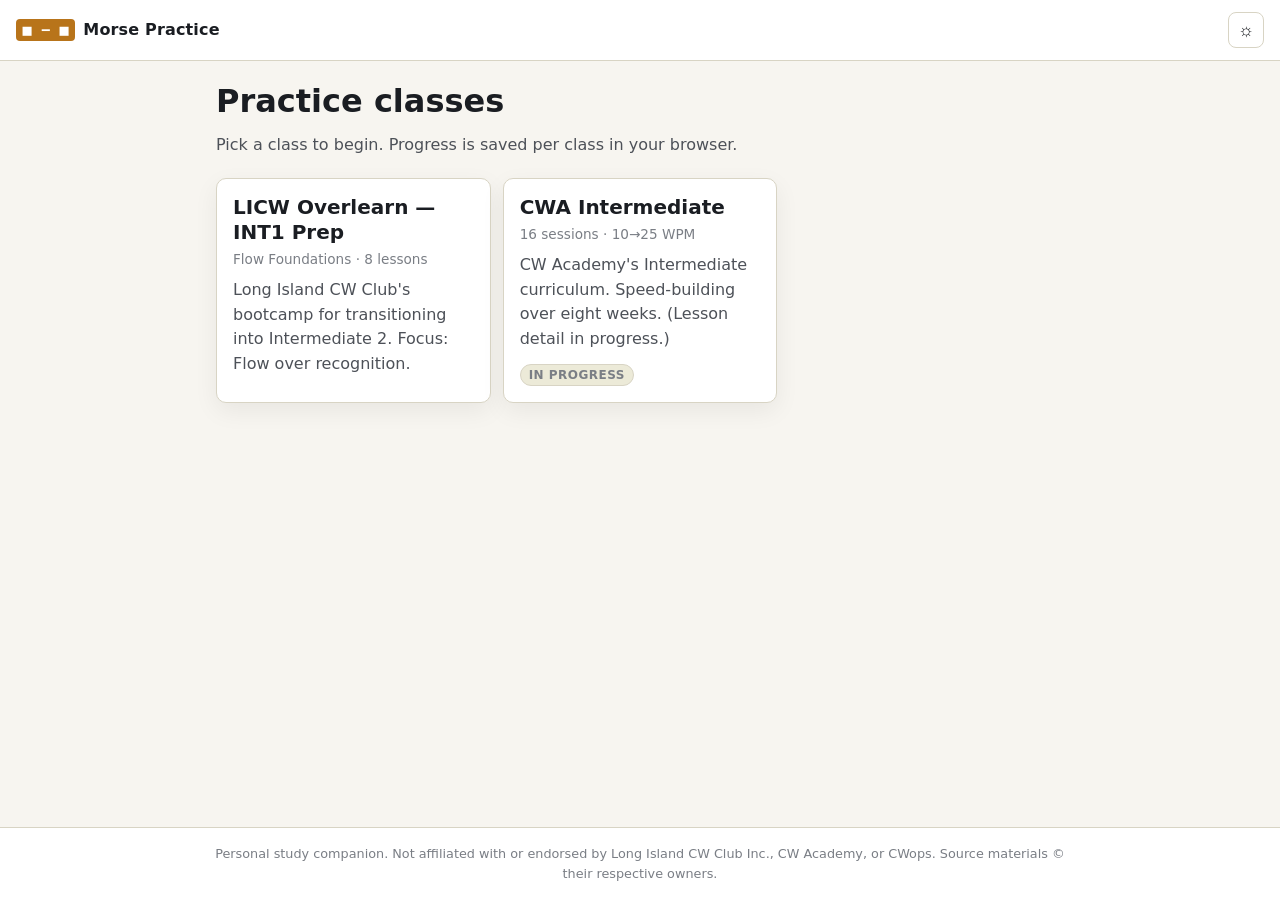
==== index.html @ 9f316fd9 "Initial commit: Morse Practice Companion SPA Static webapp that surfaces CW class study guides as a " ====
<!doctype html>
<html lang="en">
<head>
<meta charset="utf-8">
<meta name="viewport" content="width=device-width,initial-scale=1,viewport-fit=cover">
<meta name="theme-color" content="#0c0d10">
<title>Morse Practice Companion</title>
<link rel="stylesheet" href="styles.css">
<link rel="icon" href="data:image/svg+xml,%3Csvg xmlns='http://www.w3.org/2000/svg' viewBox='0 0 32 32'%3E%3Crect width='32' height='32' rx='6' fill='%23d99a3a'/%3E%3Ctext x='16' y='22' text-anchor='middle' font-family='monospace' font-size='18' fill='%230c0d10' font-weight='700'%3E%E2%96%A0%E2%80%92%3C/text%3E%3C/svg%3E">
</head>
<body>
<header class="topbar">
  <a href="#/" class="brand" data-link>
    <span class="dial" aria-hidden="true">&#9632;&#8202;&#8722;&#8202;&#9632;</span>
    <span>Morse Practice</span>
  </a>
  <nav class="topnav">
    <button id="theme-toggle" type="button" class="iconbtn" aria-label="Toggle theme" title="Toggle light/dark">&#9788;</button>
  </nav>
</header>

<main id="app" aria-live="polite">
  <p class="loading">Loading…</p>
</main>

<footer class="footer">
  <p>Personal study companion. Not affiliated with or endorsed by Long Island CW Club Inc., CW Academy, or CWops. Source materials &copy; their respective owners.</p>
</footer>

<script type="module" src="app.js"></script>
</body>
</html>
---- styles.css ----
/* ---------------------------------------------------------- */
/* Theme tokens                                                 */
/* ---------------------------------------------------------- */
:root {
  --bg: #0c0d10;
  --bg-2: #14161b;
  --bg-3: #1c1f26;
  --fg: #e8e6e1;
  --fg-dim: #9aa0a8;
  --fg-mute: #6b7079;
  --accent: #d99a3a;
  --accent-fg: #1a1207;
  --accent-soft: #d99a3a22;
  --border: #2a2e36;
  --danger: #d97070;
  --good: #6fbf73;
  --radius: 10px;
  --shadow: 0 1px 0 #ffffff05 inset, 0 8px 24px #0007;
  --tap: 44px;
  --maxw: 880px;
  font-synthesis: none;
}
html[data-theme="light"] {
  --bg: #f7f5f0;
  --bg-2: #ffffff;
  --bg-3: #ecead8;
  --fg: #1a1d22;
  --fg-dim: #4d5158;
  --fg-mute: #7a7e85;
  --accent: #b8741a;
  --accent-fg: #fff;
  --accent-soft: #b8741a18;
  --border: #d8d4c4;
  --shadow: 0 1px 0 #ffffffaa inset, 0 8px 24px #00000010;
}

/* ---------------------------------------------------------- */
/* Reset / base                                                 */
/* ---------------------------------------------------------- */
* { box-sizing: border-box; }
html, body { margin: 0; padding: 0; }
body {
  background: var(--bg);
  color: var(--fg);
  font: 16px/1.55 system-ui, -apple-system, "Segoe UI", Roboto, "Helvetica Neue", Arial, sans-serif;
  min-height: 100vh;
  display: flex;
  flex-direction: column;
}
a { color: var(--accent); text-decoration: none; }
a:hover { text-decoration: underline; }
h1, h2, h3, h4 { line-height: 1.25; margin: 0 0 0.5em 0; }
h1 { font-size: clamp(1.5rem, 4vw, 2rem); }
h2 { font-size: 1.25rem; color: var(--fg); }
h3 { font-size: 1.05rem; color: var(--fg-dim); text-transform: uppercase; letter-spacing: 0.05em; font-weight: 600; }
p { margin: 0 0 1em; }
ul, ol { margin: 0 0 1em; padding-left: 1.25em; }
li { margin: 0.25em 0; }
hr { border: 0; border-top: 1px solid var(--border); margin: 1.5em 0; }
code, kbd { font: 0.9em/1 ui-monospace, "SF Mono", Menlo, Consolas, monospace; }

/* ---------------------------------------------------------- */
/* Top bar / footer                                             */
/* ---------------------------------------------------------- */
.topbar {
  display: flex;
  align-items: center;
  justify-content: space-between;
  padding: 0.75rem 1rem;
  border-bottom: 1px solid var(--border);
  background: var(--bg-2);
  position: sticky;
  top: 0;
  z-index: 10;
  backdrop-filter: blur(6px);
}
.brand {
  display: inline-flex;
  align-items: center;
  gap: 0.5rem;
  font-weight: 700;
  color: var(--fg);
  letter-spacing: 0.01em;
}
.brand:hover { text-decoration: none; color: var(--accent); }
.dial {
  display: inline-block;
  background: var(--accent);
  color: var(--accent-fg);
  border-radius: 4px;
  padding: 0 0.4rem;
  font: 600 0.95rem/1.5 ui-monospace, monospace;
}
.topnav { display: flex; gap: 0.25rem; align-items: center; }
.iconbtn {
  background: transparent;
  border: 1px solid var(--border);
  color: var(--fg);
  width: 36px;
  height: 36px;
  border-radius: 8px;
  cursor: pointer;
  font-size: 1.1rem;
  display: inline-flex;
  align-items: center;
  justify-content: center;
}
.iconbtn:hover { background: var(--bg-3); }

main {
  flex: 1;
  padding: 1.25rem 1rem 3rem;
  max-width: var(--maxw);
  margin: 0 auto;
  width: 100%;
}

.footer {
  border-top: 1px solid var(--border);
  padding: 1rem;
  font-size: 0.8rem;
  color: var(--fg-mute);
  text-align: center;
  background: var(--bg-2);
}
.footer p { margin: 0; max-width: var(--maxw); margin-inline: auto; }

.loading { color: var(--fg-mute); padding: 2rem 0; text-align: center; }

/* ---------------------------------------------------------- */
/* Generic blocks                                               */
/* ---------------------------------------------------------- */
.crumbs { color: var(--fg-mute); font-size: 0.85rem; margin-bottom: 0.5rem; }
.crumbs a { color: var(--fg-dim); }
.crumbs .sep { margin: 0 0.4em; color: var(--fg-mute); }

.subtitle { color: var(--fg-dim); margin-top: -0.25rem; margin-bottom: 1.25rem; font-size: 1rem; }

.card {
  background: var(--bg-2);
  border: 1px solid var(--border);
  border-radius: var(--radius);
  padding: 1rem;
  display: block;
  color: inherit;
  box-shadow: var(--shadow);
  transition: border-color 0.15s, transform 0.15s;
}
a.card:hover {
  text-decoration: none;
  border-color: var(--accent);
  transform: translateY(-1px);
}
.card h2 { margin-bottom: 0.25rem; }
.card .meta { color: var(--fg-mute); font-size: 0.85rem; margin-bottom: 0.5rem; }
.card p { color: var(--fg-dim); margin: 0; }
.card .progress { margin-top: 0.6rem; }

.grid {
  display: grid;
  grid-template-columns: repeat(auto-fill, minmax(260px, 1fr));
  gap: 0.75rem;
  margin-top: 1rem;
}

.section { margin: 1.5rem 0; }
.section h3 { margin-bottom: 0.5rem; }

.callout {
  background: var(--bg-3);
  border-left: 3px solid var(--accent);
  padding: 0.75rem 1rem;
  border-radius: 0 var(--radius) var(--radius) 0;
  color: var(--fg);
}

.btn {
  display: inline-flex;
  align-items: center;
  justify-content: center;
  background: var(--accent);
  color: var(--accent-fg);
  border: 0;
  padding: 0.6em 1em;
  border-radius: 8px;
  font: inherit;
  font-weight: 600;
  text-decoration: none;
  cursor: pointer;
  min-height: var(--tap);
}
.btn.ghost {
  background: transparent;
  border: 1px solid var(--border);
  color: var(--fg);
}
.btn.ghost:hover { border-color: var(--accent); color: var(--accent); }
.btn:hover { text-decoration: none; }

.button-row { display: flex; flex-wrap: wrap; gap: 0.5rem; }

.tag {
  display: inline-block;
  background: var(--accent-soft);
  color: var(--accent);
  border: 1px solid var(--accent);
  padding: 0.05rem 0.5rem;
  border-radius: 999px;
  font-size: 0.75rem;
  text-transform: uppercase;
  letter-spacing: 0.04em;
  font-weight: 600;
}
.tag.muted { background: var(--bg-3); color: var(--fg-mute); border-color: var(--border); }

/* Lesson card progress bar */
.bar {
  height: 4px;
  background: var(--bg-3);
  border-radius: 2px;
  overflow: hidden;
}
.bar > span {
  display: block;
  height: 100%;
  background: var(--accent);
  width: 0;
  transition: width 0.3s;
}
.progress-label {
  font-size: 0.75rem;
  color: var(--fg-mute);
  margin-top: 0.25rem;
}

/* ---------------------------------------------------------- */
/* Lesson page                                                  */
/* ---------------------------------------------------------- */
.lesson-head { display: flex; gap: 1rem; align-items: baseline; flex-wrap: wrap; margin-bottom: 0.5rem; }
.lesson-head h1 { margin: 0; }
.lesson-nav { display: flex; gap: 0.5rem; margin-top: 1.5rem; padding-top: 1rem; border-top: 1px solid var(--border); }
.lesson-nav .btn { flex: 1; }

.checklist { list-style: none; padding: 0; margin: 0; }
.checklist li { margin: 0; }
.checklist label {
  display: flex;
  gap: 0.6rem;
  align-items: flex-start;
  padding: 0.55rem 0.65rem;
  border-radius: 8px;
  cursor: pointer;
  min-height: var(--tap);
  border: 1px solid transparent;
}
.checklist label:hover { background: var(--bg-3); }
.checklist input[type="checkbox"] {
  margin-top: 0.25rem;
  width: 1.1rem;
  height: 1.1rem;
  accent-color: var(--accent);
  flex-shrink: 0;
}
.checklist input:checked + .text {
  text-decoration: line-through;
  color: var(--fg-mute);
}
.checklist .text { flex: 1; }

.exercise-group { margin-bottom: 1.25rem; }
.exercise-group .group-head {
  display: flex;
  align-items: center;
  justify-content: space-between;
  margin-bottom: 0.4rem;
}
.exercise-group h3 { margin: 0; }

.ex-list { list-style: none; padding: 0; margin: 0; display: flex; flex-direction: column; gap: 0.4rem; }
.ex-row {
  display: grid;
  grid-template-columns: 1fr auto auto;
  gap: 0.4rem;
  align-items: stretch;
  background: var(--bg-2);
  border: 1px solid var(--border);
  border-radius: var(--radius);
  padding: 0.4rem 0.5rem 0.4rem 0.85rem;
}
.ex-row .name {
  display: flex;
  align-items: center;
  font-weight: 500;
  color: var(--fg);
  min-height: var(--tap);
}
.ex-link {
  display: inline-flex;
  align-items: center;
  gap: 0.3rem;
  background: var(--bg-3);
  color: var(--fg);
  border: 1px solid var(--border);
  padding: 0 0.7rem;
  border-radius: 6px;
  font-size: 0.85rem;
  font-weight: 600;
  text-decoration: none;
  min-height: var(--tap);
  min-width: 64px;
  justify-content: center;
}
.ex-link:hover { background: var(--accent); color: var(--accent-fg); border-color: var(--accent); text-decoration: none; }
.ex-link[data-empty] {
  opacity: 0.35;
  cursor: not-allowed;
  pointer-events: none;
}
.ex-link .label { font-family: ui-monospace, monospace; }

/* Exercise filter chips */
.filterbar {
  display: flex;
  flex-wrap: wrap;
  gap: 0.35rem;
  margin: 0.5rem 0 1rem;
  position: sticky;
  top: 56px;
  background: var(--bg);
  padding: 0.5rem 0;
  z-index: 5;
}
.chip {
  background: var(--bg-3);
  color: var(--fg-dim);
  border: 1px solid var(--border);
  border-radius: 999px;
  padding: 0.3rem 0.75rem;
  font-size: 0.8rem;
  cursor: pointer;
  user-select: none;
}
.chip[aria-pressed="true"] {
  background: var(--accent);
  color: var(--accent-fg);
  border-color: var(--accent);
}

/* Self-assessment */
.assess-question {
  background: var(--bg-2);
  border: 1px solid var(--border);
  border-radius: var(--radius);
  padding: 1rem;
  margin-bottom: 0.75rem;
}
.assess-question h3 { margin-bottom: 0.5rem; }
.assess-row { display: grid; grid-template-columns: 1fr; gap: 0.6rem; margin-top: 0.5rem; }
@media (min-width: 640px) {
  .assess-row { grid-template-columns: 1fr 1fr; }
}
.assess-cell { padding: 0.7rem; border-radius: 8px; }
.assess-cell.thinking { background: #4a210011; border: 1px solid #c2624a55; }
.assess-cell.flowing { background: #1f3a1f11; border: 1px solid #6fbf7355; }
.assess-cell .ttl { font-size: 0.75rem; text-transform: uppercase; letter-spacing: 0.05em; font-weight: 600; margin-bottom: 0.25rem; opacity: 0.85; }
.assess-cell.thinking .ttl { color: #d99080; }
.assess-cell.flowing .ttl { color: #8fcf95; }

/* Empty / not-found */
.empty {
  text-align: center;
  color: var(--fg-mute);
  padding: 2rem 0;
}

/* Print */
@media print {
  .topbar, .footer, .filterbar, .lesson-nav, .iconbtn { display: none !important; }
  body { background: white; color: black; }
  .card, .ex-row, .assess-question, .callout { box-shadow: none; border-color: #aaa; background: white; }
  a { color: black; text-decoration: underline; }
}
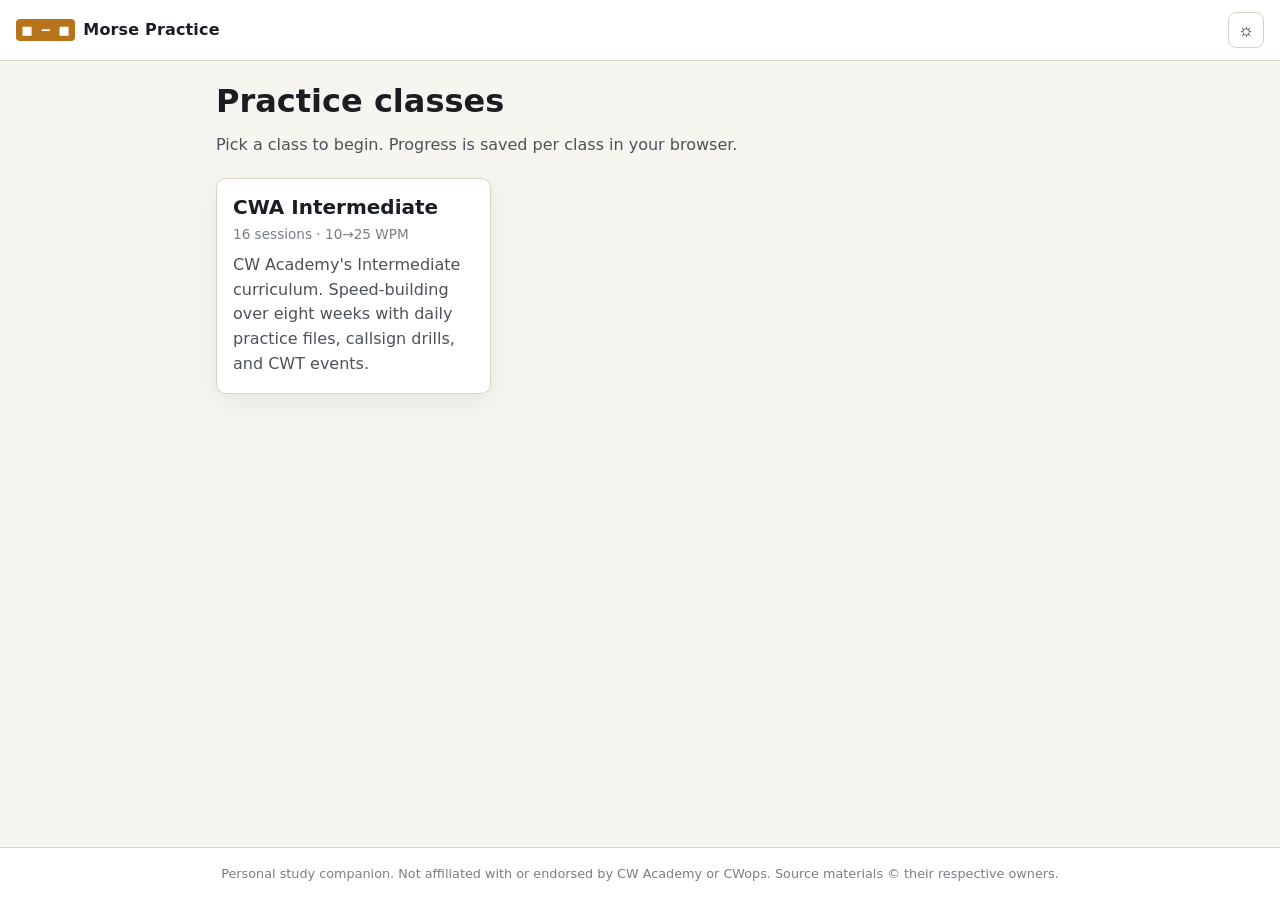
==== commit 043098f4: "Drop LICW class; rehome to cwops.morsecodepractice.com Removes the LICW Overlearn INT1 class data, s" ====
--- a/index.html
+++ b/index.html
@@ -24,7 +24,7 @@
 </main>
 
 <footer class="footer">
-  <p>Personal study companion. Not affiliated with or endorsed by Long Island CW Club Inc., CW Academy, or CWops. Source materials &copy; their respective owners.</p>
+  <p>Personal study companion. Not affiliated with or endorsed by CW Academy or CWops. Source materials &copy; their respective owners.</p>
 </footer>
 
 <script type="module" src="app.js"></script>
--- a/styles.css
+++ b/styles.css
@@ -373,6 +373,121 @@
   padding: 2rem 0;
 }
 
+/* CWA day blocks */
+.day-block {
+  background: var(--bg-2);
+  border: 1px solid var(--border);
+  border-radius: var(--radius);
+  padding: 1rem;
+  margin-bottom: 1rem;
+  transition: opacity 0.2s, border-color 0.2s;
+}
+.day-block.done {
+  opacity: 0.55;
+  border-color: var(--good);
+}
+.day-block.done .day-head h2::after {
+  content: " ✓";
+  color: var(--good);
+}
+.day-head {
+  display: flex;
+  align-items: center;
+  justify-content: space-between;
+  gap: 1rem;
+  margin-bottom: 0.5rem;
+}
+.day-head h2 { margin: 0; font-size: 1.1rem; color: var(--accent); }
+.day-done {
+  display: inline-flex;
+  align-items: center;
+  gap: 0.4rem;
+  font-size: 0.85rem;
+  color: var(--fg-dim);
+  cursor: pointer;
+  user-select: none;
+}
+.day-done input[type="checkbox"] {
+  width: 1rem;
+  height: 1rem;
+  accent-color: var(--good);
+}
+
+/* Rich-text body imported from the source HTML */
+.rich p { margin: 0 0 0.6em; }
+.rich p:last-child { margin-bottom: 0; }
+.rich a { color: var(--accent); }
+.rich a.audio {
+  display: inline-block;
+  padding: 0.05rem 0.45rem;
+  border-radius: 4px;
+  background: var(--accent-soft);
+  border: 1px solid var(--accent);
+  font-family: ui-monospace, monospace;
+  font-size: 0.92em;
+  font-weight: 600;
+  text-decoration: none;
+  color: var(--accent);
+  margin: 0 0.05em;
+}
+.rich a.audio:hover {
+  background: var(--accent);
+  color: var(--accent-fg);
+  text-decoration: none;
+}
+.rich ul, .rich ol { padding-left: 1.25em; }
+
+/* Quick links strip under each day */
+.tool-wrap {
+  margin-top: 0.75rem;
+  border-top: 1px dashed var(--border);
+  padding-top: 0.5rem;
+}
+.tool-wrap > summary {
+  cursor: pointer;
+  font-size: 0.85rem;
+  color: var(--fg-dim);
+  list-style: none;
+  user-select: none;
+  padding: 0.25rem 0;
+}
+.tool-wrap > summary::before {
+  content: "▸ ";
+  color: var(--fg-mute);
+  display: inline-block;
+  width: 1em;
+  transition: transform 0.15s;
+}
+.tool-wrap[open] > summary::before { content: "▾ "; }
+.tool-strip {
+  list-style: none;
+  padding: 0;
+  margin: 0.5rem 0 0;
+  display: flex;
+  flex-wrap: wrap;
+  gap: 0.35rem;
+}
+.tool-strip li { margin: 0; }
+.tool-chip {
+  display: inline-block;
+  background: var(--bg-3);
+  color: var(--fg);
+  border: 1px solid var(--border);
+  padding: 0.35rem 0.7rem;
+  border-radius: 6px;
+  font-size: 0.82rem;
+  text-decoration: none;
+  font-weight: 500;
+}
+.tool-chip:hover { background: var(--accent); color: var(--accent-fg); border-color: var(--accent); text-decoration: none; }
+.tool-chip.audio {
+  font-family: ui-monospace, monospace;
+  background: var(--accent-soft);
+  color: var(--accent);
+  border-color: var(--accent);
+}
+.tool-chip.audio:hover { background: var(--accent); color: var(--accent-fg); }
+
 /* Print */
 @media print {
   .topbar, .footer, .filterbar, .lesson-nav, .iconbtn { display: none !important; }
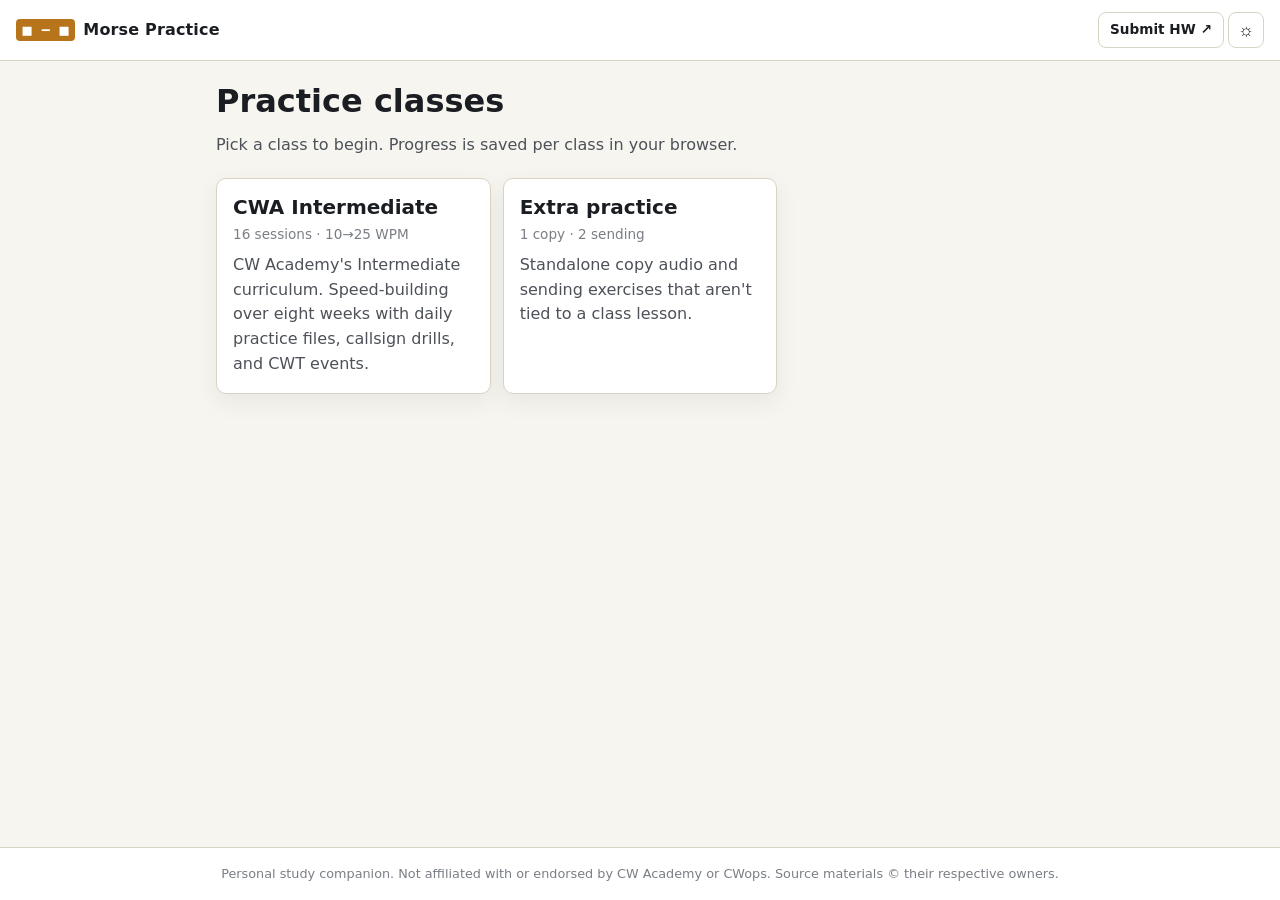
==== commit 40e84030: "Add homework submission link and per-lesson completion checkbox Homework form link sits in the topba" ====
--- a/index.html
+++ b/index.html
@@ -15,6 +15,7 @@
     <span>Morse Practice</span>
   </a>
   <nav class="topnav">
+    <a class="topbtn" href="https://docs.google.com/forms/d/e/1FAIpQLScVofUQMR3P8G2Ayom5iEspPMsCRe51CdaNkF6Vc-WGk-WniA/viewform" target="_blank" rel="noopener" title="Submit homework (opens in new tab)">Submit HW &#8599;</a>
     <button id="theme-toggle" type="button" class="iconbtn" aria-label="Toggle theme" title="Toggle light/dark">&#9788;</button>
   </nav>
 </header>
--- a/styles.css
+++ b/styles.css
@@ -106,6 +106,19 @@
   justify-content: center;
 }
 .iconbtn:hover { background: var(--bg-3); }
+.topbtn {
+  display: inline-flex;
+  align-items: center;
+  height: 36px;
+  padding: 0 0.7rem;
+  border: 1px solid var(--border);
+  border-radius: 8px;
+  color: var(--fg);
+  font-size: 0.85rem;
+  font-weight: 600;
+  white-space: nowrap;
+}
+.topbtn:hover { background: var(--bg-3); border-color: var(--accent); color: var(--accent); text-decoration: none; }
 
 main {
   flex: 1;
@@ -156,12 +169,68 @@
 .card p { color: var(--fg-dim); margin: 0; }
 .card .progress { margin-top: 0.6rem; }
 
+.lesson-card-head {
+  display: flex;
+  gap: 0.75rem;
+  align-items: flex-start;
+  justify-content: space-between;
+}
+.lesson-card-head h2 { margin: 0 0 0.25rem; flex: 1; min-width: 0; }
+.lesson-complete {
+  display: inline-flex;
+  align-items: center;
+  gap: 0.35rem;
+  padding: 0.25rem 0.5rem;
+  border-radius: 6px;
+  border: 1px solid transparent;
+  font-size: 0.8rem;
+  color: var(--fg-mute);
+  cursor: pointer;
+  flex-shrink: 0;
+}
+.lesson-complete:hover { background: var(--bg-3); border-color: var(--border); color: var(--fg); }
+.lesson-complete input[type="checkbox"] {
+  width: 1.05rem;
+  height: 1.05rem;
+  accent-color: var(--accent);
+  cursor: pointer;
+  margin: 0;
+}
+.lesson-card.complete {
+  border-color: var(--good);
+  background: color-mix(in srgb, var(--good) 8%, var(--bg-2));
+}
+.lesson-card.complete h2 { color: var(--fg-dim); }
+.lesson-card.ready { border-color: var(--accent); }
+.lesson-card.ready .lesson-complete { color: var(--accent); }
+
 .grid {
   display: grid;
   grid-template-columns: repeat(auto-fill, minmax(260px, 1fr));
   gap: 0.75rem;
   margin-top: 1rem;
 }
+
+/* Extra practice page (#/extras) */
+.extras-list {
+  list-style: none;
+  padding: 0;
+  margin: 0;
+  display: flex;
+  flex-direction: column;
+  gap: 0.75rem;
+}
+.extras-item {
+  margin: 0;
+  background: var(--bg-2);
+  border: 1px solid var(--border);
+  border-radius: var(--radius);
+  padding: 0.75rem 0.9rem;
+}
+.extras-name { font-weight: 600; color: var(--fg); font-size: 1rem; }
+.extras-blurb { color: var(--fg-mute); font-size: 0.85rem; margin: 0.15rem 0 0.5rem; }
+.extras-item .tool-strip { margin-top: 0.5rem; }
+.extras-item > .tool-chip { margin-top: 0.5rem; }
 
 .section { margin: 1.5rem 0; }
 .section h3 { margin-bottom: 0.5rem; }
